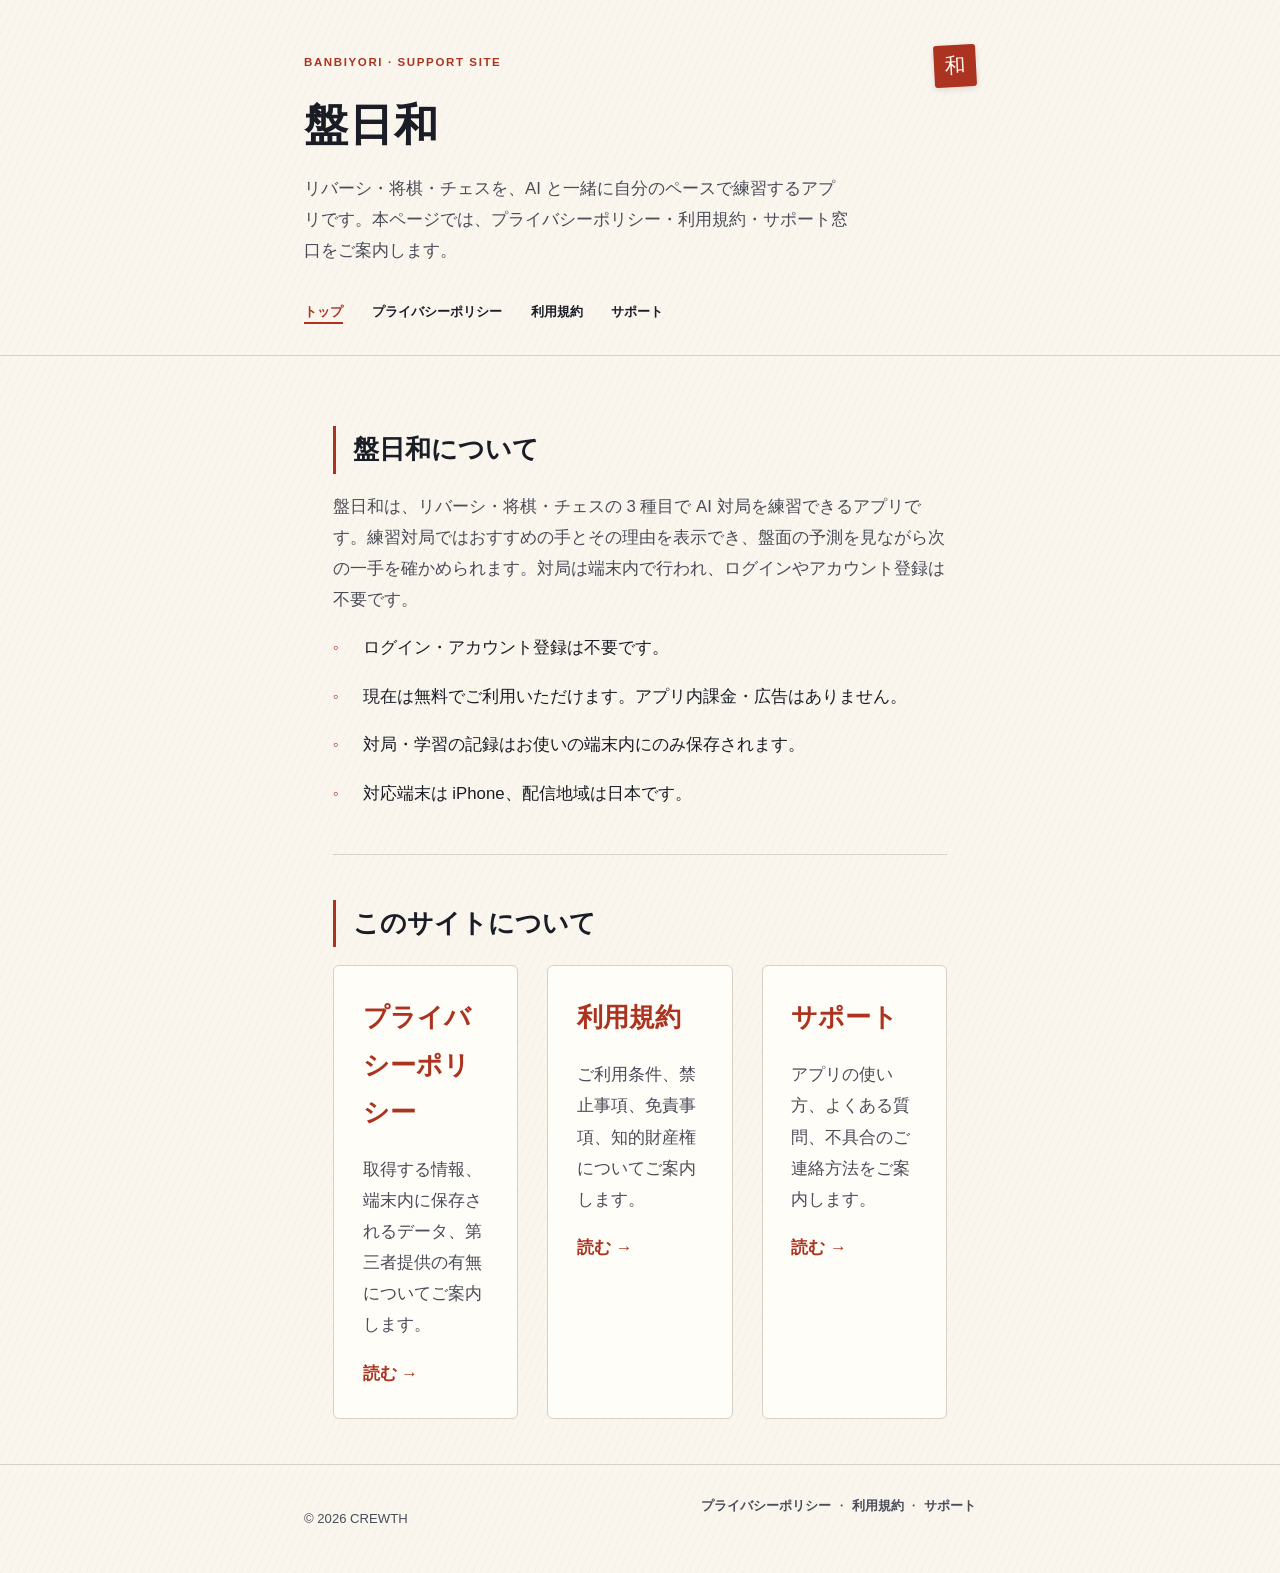
==== docs/index.html @ 4fd46166 "docs: publish 盤日和 policy pages Co-Authored-By: Claude Fable 5.1 <noreply@anthropic.com>" ====
<!doctype html>
<html lang="ja">
<head>
<meta charset="UTF-8" />
<meta name="viewport" content="width=device-width, initial-scale=1" />
<title>盤日和 — サポート・プライバシーポリシー・利用規約</title>
<meta
  name="description"
  content="盤日和（リバーシ・将棋・チェスの練習アプリ）の公開情報ページ。プライバシーポリシー・利用規約・サポート窓口をご案内します。"
/>
<link rel="stylesheet" href="style.css" />
</head>
<body>
<a class="skip-link" href="#main">本文へ移動</a>
<header class="site-header">
  <div class="site-header__inner">
    <span class="seal" aria-hidden="true">和</span>
    <p class="eyebrow">BANBIYORI · SUPPORT SITE</p>
    <h1 class="site-title">盤日和</h1>
    <p class="site-tagline">
      リバーシ・将棋・チェスを、AI と一緒に自分のペースで練習するアプリです。本ページでは、プライバシーポリシー・利用規約・サポート窓口をご案内します。
    </p>
    <nav class="site-nav" aria-label="ページ内ナビゲーション">
      <ul>
        <li><a href="index.html" aria-current="page">トップ</a></li>
        <li><a href="privacy.html">プライバシーポリシー</a></li>
        <li><a href="terms.html">利用規約</a></li>
        <li><a href="support.html">サポート</a></li>
      </ul>
    </nav>
  </div>
</header>

<main id="main">
  <section aria-labelledby="about-heading">
    <h2 id="about-heading">盤日和について</h2>
    <p>
      盤日和は、リバーシ・将棋・チェスの 3 種目で AI 対局を練習できるアプリです。練習対局ではおすすめの手とその理由を表示でき、盤面の予測を見ながら次の一手を確かめられます。対局は端末内で行われ、ログインやアカウント登録は不要です。
    </p>
    <ul class="fact-list">
      <li>ログイン・アカウント登録は不要です。</li>
      <li>現在は無料でご利用いただけます。アプリ内課金・広告はありません。</li>
      <li>対局・学習の記録はお使いの端末内にのみ保存されます。</li>
      <li>対応端末は iPhone、配信地域は日本です。</li>
    </ul>
  </section>

  <section aria-labelledby="links-heading">
    <h2 id="links-heading">このサイトについて</h2>
    <div class="index-grid">
      <article class="index-card">
        <h2><a href="privacy.html">プライバシーポリシー</a></h2>
        <p>取得する情報、端末内に保存されるデータ、第三者提供の有無についてご案内します。</p>
        <a href="privacy.html">読む →</a>
      </article>
      <article class="index-card">
        <h2><a href="terms.html">利用規約</a></h2>
        <p>ご利用条件、禁止事項、免責事項、知的財産権についてご案内します。</p>
        <a href="terms.html">読む →</a>
      </article>
      <article class="index-card">
        <h2><a href="support.html">サポート</a></h2>
        <p>アプリの使い方、よくある質問、不具合のご連絡方法をご案内します。</p>
        <a href="support.html">読む →</a>
      </article>
    </div>
  </section>
</main>

<footer class="site-footer">
  <div class="site-footer__inner">
    <p>&copy; 2026 CREWTH</p>
    <nav aria-label="フッターナビゲーション">
      <a href="privacy.html">プライバシーポリシー</a> ・
      <a href="terms.html">利用規約</a> ・
      <a href="support.html">サポート</a>
    </nav>
  </div>
</footer>
</body>
</html>
---- docs/style.css ----
/* 盤日和 公開ページ共通スタイル — 静的・依存なし（外部フォント・CDN 不使用） */

:root {
  /* 和紙と日向を基調にした配色。色は CSS カスタムプロパティに集約し、各ページでの直接指定を禁じる。 */
  --color-paper: oklch(97.5% 0.012 85);
  --color-surface: oklch(99.3% 0.006 85);
  --color-ink: oklch(23% 0.02 275);
  --color-ink-soft: oklch(42% 0.02 275);
  --color-line: oklch(86% 0.014 80);
  --color-accent: oklch(50% 0.16 32);
  --color-accent-soft: oklch(94% 0.03 40);
  --color-focus: oklch(50% 0.16 32);

  --font-serif: "Hiragino Mincho ProN", "Yu Mincho", "Noto Serif JP", serif;
  --font-sans: "Hiragino Kaku Gothic ProN", "Yu Gothic", "Noto Sans JP",
    sans-serif;

  --text-eyebrow: 0.72rem;
  --text-body: clamp(0.95rem, 0.9rem + 0.2vw, 1.05rem);
  --text-small: 0.82rem;
  --text-h1: clamp(1.9rem, 1.5rem + 1.6vw, 2.8rem);
  --text-h2: clamp(1.3rem, 1.15rem + 0.6vw, 1.6rem);
  --text-h3: clamp(1.05rem, 1rem + 0.2vw, 1.15rem);

  --space-2xs: 0.4rem;
  --space-xs: 0.7rem;
  --space-sm: 1.1rem;
  --space-md: 1.8rem;
  --space-lg: 2.8rem;
  --space-xl: clamp(2.6rem, 2rem + 3vw, 4.5rem);

  --measure: 42rem;
  --duration-fast: 150ms;
  --duration-normal: 260ms;
  --ease-out-expo: cubic-bezier(0.16, 1, 0.3, 1);

  color-scheme: light;
}

* {
  box-sizing: border-box;
}

html,
body {
  margin: 0;
  padding: 0;
}

body {
  background-color: var(--color-paper);
  background-image: repeating-linear-gradient(
    115deg,
    oklch(93% 0.01 85 / 35%) 0px,
    oklch(93% 0.01 85 / 35%) 1px,
    transparent 1px,
    transparent 7px
  );
  color: var(--color-ink);
  font-family: var(--font-sans);
  font-size: var(--text-body);
  line-height: 1.85;
  -webkit-font-smoothing: antialiased;
  text-rendering: optimizeLegibility;
}

img {
  max-width: 100%;
  display: block;
}

a {
  color: var(--color-accent);
  text-decoration: none;
}

a:focus-visible,
button:focus-visible {
  outline: 2px solid var(--color-focus);
  outline-offset: 3px;
  border-radius: 2px;
}

.skip-link {
  position: absolute;
  left: -9999px;
  top: auto;
}

.skip-link:focus {
  left: var(--space-sm);
  top: var(--space-sm);
  z-index: 10;
  background: var(--color-surface);
  padding: var(--space-2xs) var(--space-sm);
  border: 1px solid var(--color-line);
}

.site-header {
  border-bottom: 1px solid var(--color-line);
  padding: var(--space-lg) var(--space-md) var(--space-md);
  position: relative;
}

.site-header__inner {
  max-width: var(--measure);
  margin: 0 auto;
  position: relative;
}

.seal {
  position: absolute;
  top: 0;
  right: 0;
  width: 2.6rem;
  height: 2.6rem;
  background: var(--color-accent);
  color: var(--color-surface);
  border-radius: 3px;
  display: flex;
  align-items: center;
  justify-content: center;
  font-family: var(--font-serif);
  font-size: 1.3rem;
  line-height: 1;
  transform: rotate(-3deg);
  box-shadow: 0 2px 6px oklch(0% 0 0 / 12%);
}

.eyebrow {
  display: inline-block;
  font-size: var(--text-eyebrow);
  letter-spacing: 0.14em;
  text-transform: uppercase;
  color: var(--color-accent);
  font-weight: 600;
  margin: 0 0 var(--space-xs);
}

.site-title {
  font-family: var(--font-serif);
  font-size: var(--text-h1);
  font-weight: 600;
  margin: 0 0 var(--space-2xs);
  padding-right: 3.4rem;
  letter-spacing: 0.02em;
}

.site-tagline {
  color: var(--color-ink-soft);
  margin: 0 0 var(--space-md);
  max-width: 34rem;
}

.site-nav ul {
  display: flex;
  flex-wrap: wrap;
  gap: var(--space-md);
  list-style: none;
  margin: 0;
  padding: 0;
}

.site-nav a {
  color: var(--color-ink);
  font-size: var(--text-small);
  font-weight: 600;
  padding-bottom: 0.3rem;
  position: relative;
}

.site-nav a[aria-current="page"] {
  color: var(--color-accent);
}

.site-nav a::after {
  content: "";
  position: absolute;
  left: 0;
  bottom: 0;
  height: 2px;
  width: 100%;
  background: var(--color-accent);
  transform: scaleX(0);
  transform-origin: left;
  transition: transform var(--duration-normal) var(--ease-out-expo);
}

.site-nav a:hover::after,
.site-nav a:focus-visible::after,
.site-nav a[aria-current="page"]::after {
  transform: scaleX(1);
}

main {
  max-width: var(--measure);
  margin: 0 auto;
  padding: var(--space-xl) var(--space-md) var(--space-lg);
}

main > section + section {
  margin-top: var(--space-lg);
  padding-top: var(--space-lg);
  border-top: 1px solid var(--color-line);
}

section h2 {
  font-family: var(--font-serif);
  font-size: var(--text-h2);
  margin: 0 0 var(--space-sm);
  padding-left: var(--space-sm);
  border-left: 3px solid var(--color-accent);
}

section h3 {
  font-family: var(--font-serif);
  font-size: var(--text-h3);
  margin: var(--space-md) 0 var(--space-2xs);
}

section p,
section li {
  color: var(--color-ink-soft);
}

section ul,
section ol {
  padding-left: 1.3rem;
}

section li + li {
  margin-top: var(--space-2xs);
}

.card {
  background: var(--color-surface);
  border: 1px solid var(--color-line);
  border-radius: 6px;
  padding: var(--space-md);
  margin-top: var(--space-md);
  box-shadow: 0 1px 0 oklch(0% 0 0 / 3%);
}

.card:first-child {
  margin-top: 0;
}

.fact-list {
  list-style: none;
  padding: 0;
  margin: 0;
  display: grid;
  gap: var(--space-xs);
}

.fact-list li {
  display: grid;
  grid-template-columns: 1.4em 1fr;
  gap: var(--space-2xs);
  color: var(--color-ink);
}

.fact-list li::before {
  content: "◦";
  color: var(--color-accent);
}

.qa dt {
  font-weight: 700;
  color: var(--color-ink);
  margin-top: var(--space-md);
}

.qa dt:first-child {
  margin-top: 0;
}

.qa dd {
  margin: var(--space-2xs) 0 0;
  color: var(--color-ink-soft);
}

.meta-table {
  width: 100%;
  border-collapse: collapse;
  margin-top: var(--space-sm);
  font-size: var(--text-small);
}

.meta-table th,
.meta-table td {
  text-align: left;
  padding: var(--space-xs) var(--space-sm) var(--space-xs) 0;
  border-bottom: 1px solid var(--color-line);
  vertical-align: top;
}

.meta-table th {
  color: var(--color-ink-soft);
  font-weight: 600;
  white-space: nowrap;
  width: 9rem;
}

.contact-box {
  display: inline-flex;
  align-items: baseline;
  gap: var(--space-2xs);
  background: var(--color-accent-soft);
  border: 1px solid var(--color-line);
  border-radius: 4px;
  padding: var(--space-2xs) var(--space-sm);
  margin-top: var(--space-xs);
}

.contact-box a {
  font-weight: 700;
}

.back-home {
  display: inline-block;
  margin-top: var(--space-lg);
  font-size: var(--text-small);
  font-weight: 600;
}

.back-home::before {
  content: "← ";
}

.site-footer {
  border-top: 1px solid var(--color-line);
  padding: var(--space-md);
}

.site-footer__inner {
  max-width: var(--measure);
  margin: 0 auto;
  display: flex;
  flex-wrap: wrap;
  justify-content: space-between;
  gap: var(--space-sm);
  font-size: var(--text-small);
  color: var(--color-ink-soft);
}

.site-footer a {
  color: var(--color-ink-soft);
  font-weight: 600;
}

.site-footer a:hover,
.site-footer a:focus-visible {
  color: var(--color-accent);
}

.index-grid {
  display: grid;
  gap: var(--space-md);
  grid-template-columns: repeat(3, 1fr);
}

.index-card {
  background: var(--color-surface);
  border: 1px solid var(--color-line);
  border-radius: 6px;
  padding: var(--space-md);
  transition: transform var(--duration-fast) var(--ease-out-expo),
    box-shadow var(--duration-fast) var(--ease-out-expo);
}

.index-card:hover,
.index-card:focus-within {
  transform: translateY(-2px);
  box-shadow: 0 8px 20px oklch(0% 0 0 / 8%);
}

.index-card h2 {
  border-left: none;
  padding-left: 0;
}

.index-card a {
  font-weight: 700;
}

.index-card p {
  margin-bottom: var(--space-sm);
}

@media (max-width: 720px) {
  .index-grid {
    grid-template-columns: 1fr;
  }
}

@media (max-width: 420px) {
  .site-header {
    padding: var(--space-md) var(--space-sm);
  }

  main {
    padding: var(--space-lg) var(--space-sm) var(--space-md);
  }

  .meta-table th {
    width: 6rem;
  }

  .site-title {
    padding-right: 3rem;
  }
}

@media (prefers-reduced-motion: reduce) {
  * {
    transition-duration: 0.01ms !important;
    animation-duration: 0.01ms !important;
  }
}
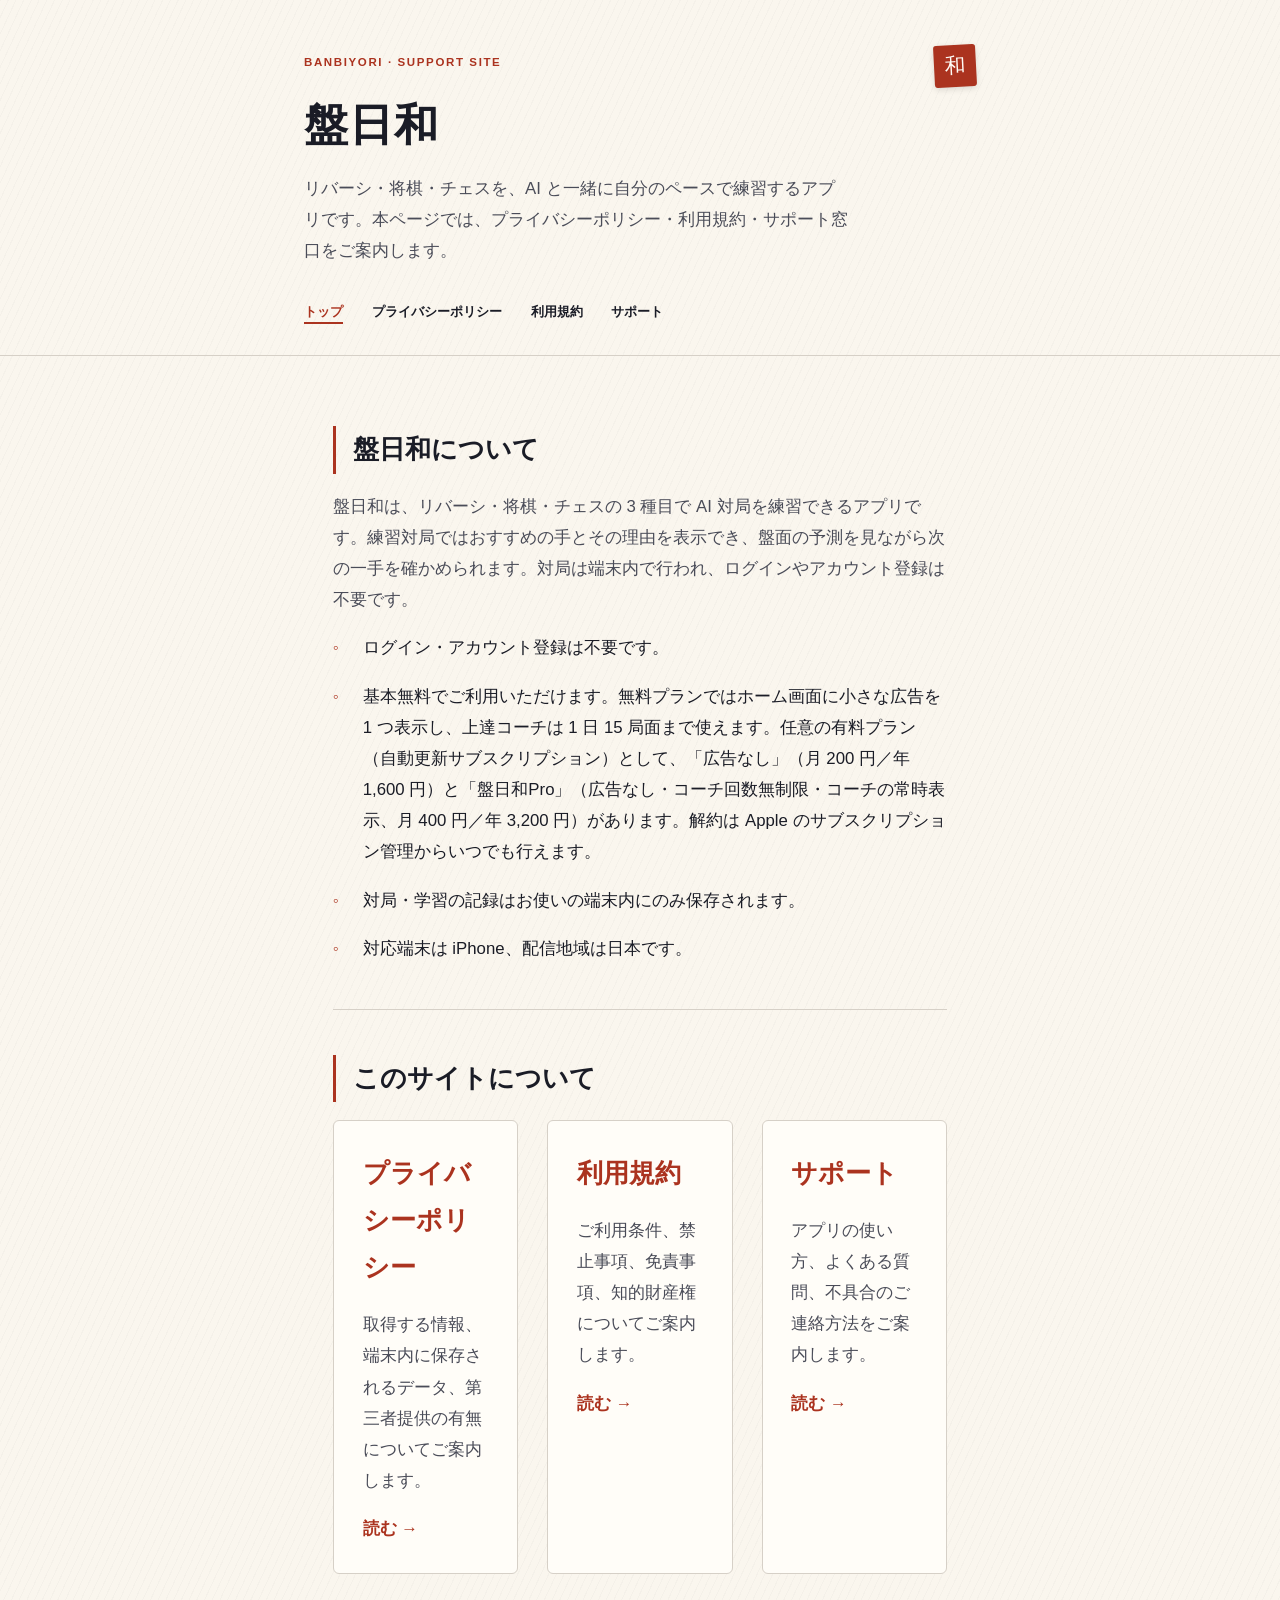
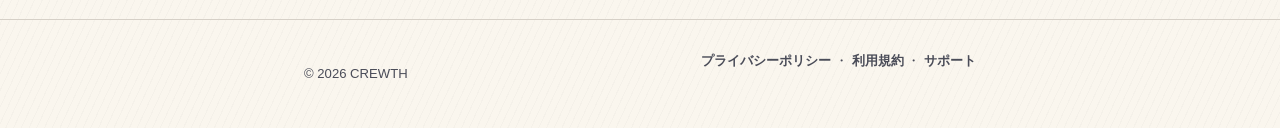
==== commit 603c4ab9: "docs: 1.1 — paid plans (RevenueCat) and free-plan home banner (Google AdMob) Co-Authored-By: Claude " ====
--- a/docs/index.html
+++ b/docs/index.html
@@ -39,7 +39,7 @@
     </p>
     <ul class="fact-list">
       <li>ログイン・アカウント登録は不要です。</li>
-      <li>現在は無料でご利用いただけます。アプリ内課金・広告はありません。</li>
+      <li>基本無料でご利用いただけます。無料プランではホーム画面に小さな広告を 1 つ表示し、上達コーチは 1 日 15 局面まで使えます。任意の有料プラン（自動更新サブスクリプション）として、「広告なし」（月 200 円／年 1,600 円）と「盤日和Pro」（広告なし・コーチ回数無制限・コーチの常時表示、月 400 円／年 3,200 円）があります。解約は Apple のサブスクリプション管理からいつでも行えます。</li>
       <li>対局・学習の記録はお使いの端末内にのみ保存されます。</li>
       <li>対応端末は iPhone、配信地域は日本です。</li>
     </ul>
